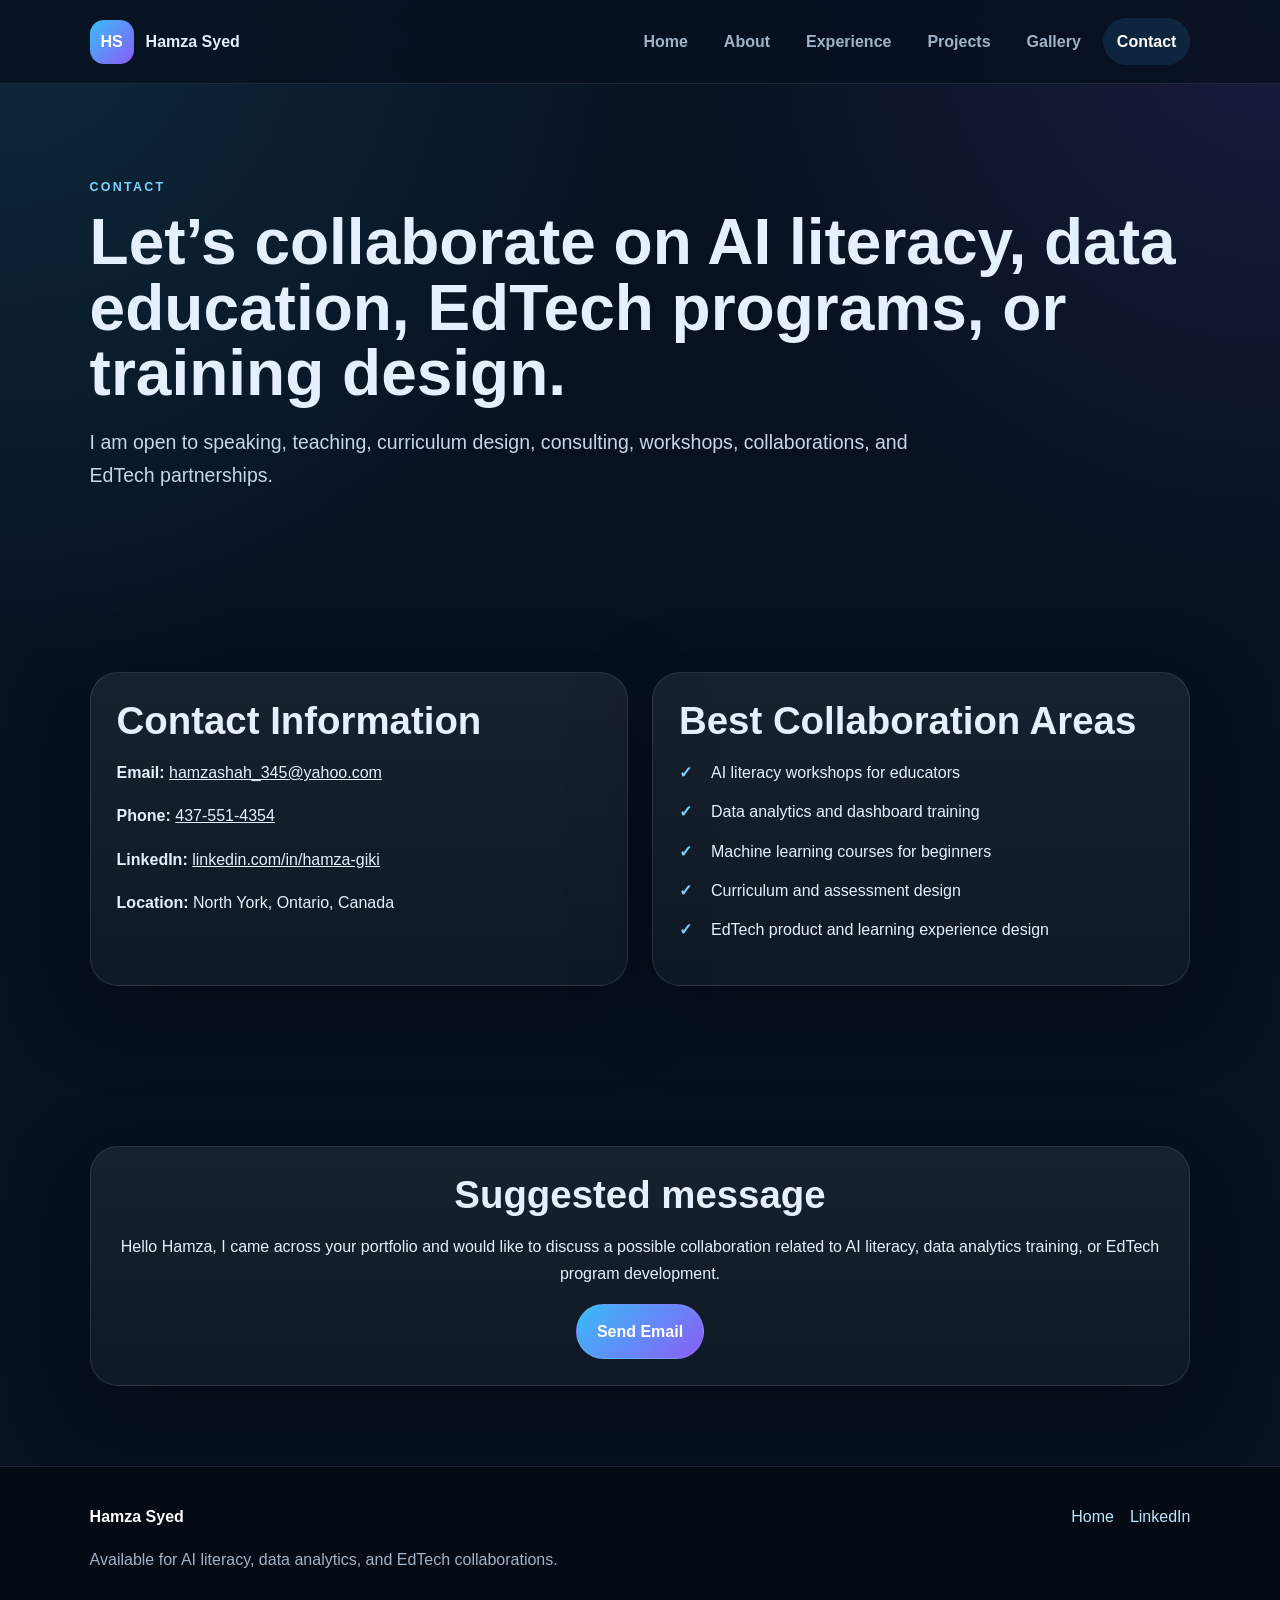
==== contact.html @ 588d8eef "Add files via upload" ====
<!DOCTYPE html><html lang="en"><head><meta charset="UTF-8"><meta name="viewport" content="width=device-width, initial-scale=1.0"><title>Contact | Hamza Syed</title><link rel="stylesheet" href="style.css"><script defer src="script.js"></script></head><body>
<header class="site-header"><a class="brand" href="index.html"><span class="brand-mark">HS</span><span>Hamza Syed</span></a><button class="nav-toggle">☰</button><nav class="nav"><a href="index.html">Home</a><a href="about.html">About</a><a href="experience.html">Experience</a><a href="projects.html">Projects</a><a href="gallery.html">Gallery</a><a class="active" href="contact.html">Contact</a></nav></header>
<main><section class="page-hero reveal"><p class="eyebrow">Contact</p><h1>Let’s collaborate on AI literacy, data education, EdTech programs, or training design.</h1><p class="lead">I am open to speaking, teaching, curriculum design, consulting, workshops, collaborations, and EdTech partnerships.</p></section>
<section class="section contact-grid reveal"><div class="contact-card"><h2>Contact Information</h2><p><strong>Email:</strong> <a href="mailto:hamzashah_345@yahoo.com">hamzashah_345@yahoo.com</a></p><p><strong>Phone:</strong> <a href="tel:+14375514354">437-551-4354</a></p><p><strong>LinkedIn:</strong> <a target="_blank" href="https://www.linkedin.com/in/hamza-giki/">linkedin.com/in/hamza-giki</a></p><p><strong>Location:</strong> North York, Ontario, Canada</p></div><div class="contact-card"><h2>Best Collaboration Areas</h2><ul class="check-list"><li>AI literacy workshops for educators</li><li>Data analytics and dashboard training</li><li>Machine learning courses for beginners</li><li>Curriculum and assessment design</li><li>EdTech product and learning experience design</li></ul></div></section>
<section class="section reveal"><div class="cta-box"><h2>Suggested message</h2><p>Hello Hamza, I came across your portfolio and would like to discuss a possible collaboration related to AI literacy, data analytics training, or EdTech program development.</p><a class="btn primary" href="mailto:hamzashah_345@yahoo.com?subject=Collaboration%20Inquiry%20-%20AI%20and%20EdTech">Send Email</a></div></section></main>
<footer class="site-footer"><div><strong>Hamza Syed</strong><p>Available for AI literacy, data analytics, and EdTech collaborations.</p></div><div class="footer-links"><a href="index.html">Home</a><a href="https://www.linkedin.com/in/hamza-giki/" target="_blank">LinkedIn</a></div></footer></body></html>
---- style.css ----
:root{--bg:#07111f;--panel:#0f1b2e;--panel2:#12233b;--text:#e5f0ff;--muted:#9fb3c8;--brand:#38bdf8;--brand2:#8b5cf6;--line:rgba(255,255,255,.1);--shadow:0 24px 80px rgba(0,0,0,.35)}*{box-sizing:border-box}body{margin:0;font-family:Inter,Segoe UI,Arial,sans-serif;background:radial-gradient(circle at top left,rgba(56,189,248,.14),transparent 34%),radial-gradient(circle at top right,rgba(139,92,246,.14),transparent 30%),var(--bg);color:var(--text);line-height:1.7}a{color:inherit}.site-header{position:sticky;top:0;z-index:10;display:flex;align-items:center;justify-content:space-between;padding:18px 7%;background:rgba(7,17,31,.82);backdrop-filter:blur(16px);border-bottom:1px solid var(--line)}.brand{display:flex;align-items:center;gap:12px;text-decoration:none;font-weight:800}.brand-mark{display:grid;place-items:center;width:44px;height:44px;border-radius:14px;background:linear-gradient(135deg,var(--brand),var(--brand2));color:white}.nav{display:flex;gap:8px}.nav a{padding:10px 14px;border-radius:999px;color:var(--muted);text-decoration:none;font-weight:650}.nav a:hover,.nav a.active{background:rgba(56,189,248,.12);color:white}.nav-toggle{display:none;background:none;color:white;border:0;font-size:28px}.hero,.page-hero,.section{padding:80px 7%}.hero-grid{display:grid;grid-template-columns:1.05fr .95fr;gap:50px;align-items:center;min-height:82vh}.eyebrow{color:#7dd3fc;text-transform:uppercase;letter-spacing:.18em;font-size:.78rem;font-weight:800}h1{font-size:clamp(2.3rem,5vw,5rem);line-height:1.02;margin:12px 0 20px}h2{font-size:clamp(1.7rem,3vw,3rem);line-height:1.15;margin:0 0 16px}h3{margin:0 0 10px}.lead{font-size:1.22rem;color:#c7d7ea;max-width:850px}.hero-actions{display:flex;gap:16px;flex-wrap:wrap;margin:30px 0}.btn{display:inline-flex;align-items:center;justify-content:center;padding:13px 20px;border-radius:999px;text-decoration:none;font-weight:800;border:1px solid var(--line)}.primary{background:linear-gradient(135deg,var(--brand),var(--brand2));color:white}.secondary{background:rgba(255,255,255,.06)}.quick-stats{display:grid;grid-template-columns:repeat(3,1fr);gap:14px;margin-top:30px}.quick-stats div,.card,.feature-panel,.experience-item,.project-card,.contact-card,.cta-box,.code-note{background:linear-gradient(180deg,rgba(255,255,255,.07),rgba(255,255,255,.035));border:1px solid var(--line);border-radius:28px;padding:26px;box-shadow:var(--shadow)}.quick-stats strong{display:block;font-size:1.3rem}.quick-stats span,.muted{color:var(--muted)}.hero-visual{position:relative;min-height:470px}.profile-card{position:absolute;right:25px;top:30px;width:270px;z-index:2;background:rgba(15,27,46,.72);backdrop-filter:blur(18px);border:1px solid var(--line);border-radius:34px;padding:26px;box-shadow:var(--shadow)}.avatar-placeholder{display:grid;place-items:center;width:92px;height:92px;border-radius:28px;background:linear-gradient(135deg,var(--brand),var(--brand2));font-size:2rem;font-weight:900}.pill-row{display:flex;flex-wrap:wrap;gap:8px}.pill-row span{padding:6px 10px;border-radius:999px;background:rgba(56,189,248,.12);color:#bae6fd;font-size:.82rem}.hero-svg{position:absolute;left:0;bottom:0;width:100%;max-width:560px}.section-heading{max-width:850px;margin-bottom:30px}.cards{display:grid;gap:22px}.cards.three{grid-template-columns:repeat(3,1fr)}.cards.two{grid-template-columns:repeat(2,1fr)}.card .icon{font-size:2.4rem;margin-bottom:14px}.split{display:grid;grid-template-columns:1fr 1fr;gap:32px;align-items:start}.check-list{padding-left:0;list-style:none}.check-list li{margin:12px 0;padding-left:32px;position:relative}.check-list li:before{content:'✓';position:absolute;left:0;color:#7dd3fc;font-weight:900}.text-link{color:#7dd3fc;font-weight:800;text-decoration:none}.timeline{display:grid;gap:18px}.timeline div{border-left:3px solid var(--brand);padding:10px 0 10px 24px}.timeline span,.date{color:#7dd3fc;font-weight:800}.experience-list{display:grid;gap:20px}.experience-item{display:grid;grid-template-columns:.9fr 1.4fr;gap:22px}.org{color:var(--muted);font-weight:700}.project-card{overflow:hidden}.project-visual{height:190px;border-radius:22px;margin-bottom:20px;background-size:cover;background-position:center}.visual-ai{background:radial-gradient(circle at 30% 35%,#38bdf8,transparent 22%),radial-gradient(circle at 70% 60%,#8b5cf6,transparent 25%),linear-gradient(135deg,#10233f,#182444)}.visual-dashboard{background:linear-gradient(135deg,#0e7490,#312e81);position:relative}.visual-learning{background:linear-gradient(135deg,#155e75,#581c87)}.visual-map{background:linear-gradient(135deg,#166534,#0f172a)}.course-grid{display:grid;grid-template-columns:repeat(4,1fr);gap:18px}.course-grid div{padding:22px;border:1px solid var(--line);border-radius:24px;background:rgba(255,255,255,.05)}.course-grid strong{color:#7dd3fc}.gallery-grid{display:grid;grid-template-columns:repeat(3,1fr);gap:20px}.gallery-card{min-height:270px;border-radius:30px;padding:26px;display:flex;flex-direction:column;justify-content:flex-end;border:1px solid var(--line);box-shadow:var(--shadow);background-size:cover;background-position:center}.gallery-card span{width:max-content;padding:6px 12px;border-radius:999px;background:rgba(255,255,255,.16);font-weight:800}.gradient-1{background:linear-gradient(135deg,#0ea5e9,#312e81)}.gradient-2{background:linear-gradient(135deg,#0369a1,#164e63)}.gradient-3{background:linear-gradient(135deg,#7c3aed,#0f172a)}.gradient-4{background:linear-gradient(135deg,#be123c,#1e293b)}.gradient-5{background:linear-gradient(135deg,#15803d,#0f172a)}.gradient-6{background:linear-gradient(135deg,#c2410c,#312e81)}.contact-grid{display:grid;grid-template-columns:1fr 1fr;gap:24px}.cta-box{text-align:center}.site-footer{display:flex;justify-content:space-between;gap:24px;padding:36px 7%;border-top:1px solid var(--line);background:#050b14;color:var(--muted)}.site-footer strong{color:white}.footer-links{display:flex;gap:16px;flex-wrap:wrap}.footer-links a{color:#bae6fd;text-decoration:none}.reveal{opacity:0;transform:translateY(18px);transition:.7s ease}.reveal.visible{opacity:1;transform:none}@media(max-width:900px){.nav{display:none;position:absolute;right:7%;top:72px;flex-direction:column;background:#0f1b2e;padding:16px;border-radius:20px}.nav.open{display:flex}.nav-toggle{display:block}.hero-grid,.split,.experience-item,.contact-grid{grid-template-columns:1fr}.cards.three,.cards.two,.gallery-grid,.course-grid{grid-template-columns:1fr}.quick-stats{grid-template-columns:1fr}.hero-visual{min-height:360px}.profile-card{position:relative;right:auto;top:auto;width:auto}.hero-svg{opacity:.5}.site-footer{flex-direction:column}h1{font-size:2.4rem}}
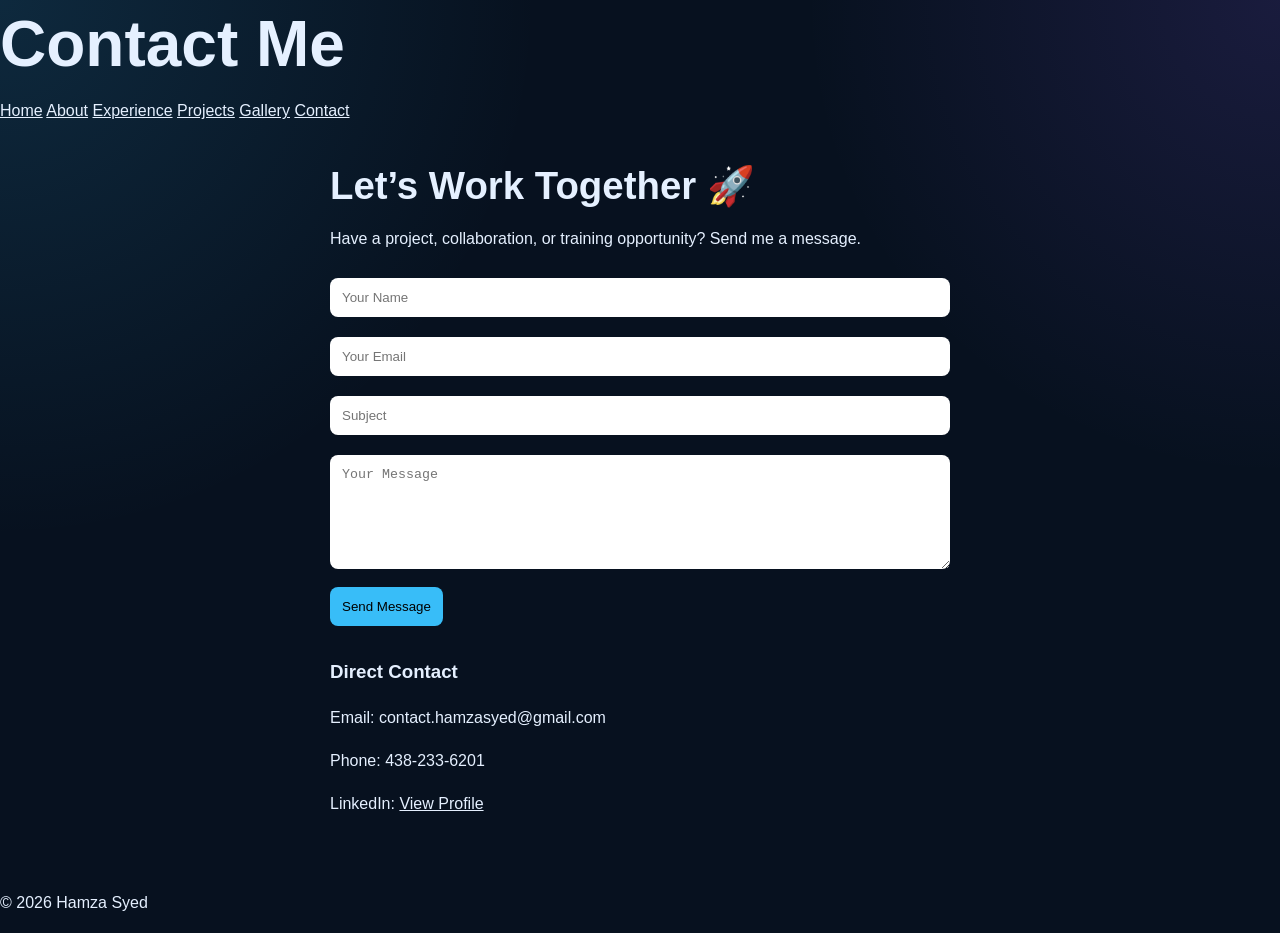
==== commit 97a7059a: "Enhance contact page with form and updated info Added a contact form and updated contact details." ====
--- a/contact.html
+++ b/contact.html
@@ -1,6 +1,93 @@
-<!DOCTYPE html><html lang="en"><head><meta charset="UTF-8"><meta name="viewport" content="width=device-width, initial-scale=1.0"><title>Contact | Hamza Syed</title><link rel="stylesheet" href="style.css"><script defer src="script.js"></script></head><body>
-<header class="site-header"><a class="brand" href="index.html"><span class="brand-mark">HS</span><span>Hamza Syed</span></a><button class="nav-toggle">☰</button><nav class="nav"><a href="index.html">Home</a><a href="about.html">About</a><a href="experience.html">Experience</a><a href="projects.html">Projects</a><a href="gallery.html">Gallery</a><a class="active" href="contact.html">Contact</a></nav></header>
-<main><section class="page-hero reveal"><p class="eyebrow">Contact</p><h1>Let’s collaborate on AI literacy, data education, EdTech programs, or training design.</h1><p class="lead">I am open to speaking, teaching, curriculum design, consulting, workshops, collaborations, and EdTech partnerships.</p></section>
-<section class="section contact-grid reveal"><div class="contact-card"><h2>Contact Information</h2><p><strong>Email:</strong> <a href="mailto:hamzashah_345@yahoo.com">hamzashah_345@yahoo.com</a></p><p><strong>Phone:</strong> <a href="tel:+14375514354">437-551-4354</a></p><p><strong>LinkedIn:</strong> <a target="_blank" href="https://www.linkedin.com/in/hamza-giki/">linkedin.com/in/hamza-giki</a></p><p><strong>Location:</strong> North York, Ontario, Canada</p></div><div class="contact-card"><h2>Best Collaboration Areas</h2><ul class="check-list"><li>AI literacy workshops for educators</li><li>Data analytics and dashboard training</li><li>Machine learning courses for beginners</li><li>Curriculum and assessment design</li><li>EdTech product and learning experience design</li></ul></div></section>
-<section class="section reveal"><div class="cta-box"><h2>Suggested message</h2><p>Hello Hamza, I came across your portfolio and would like to discuss a possible collaboration related to AI literacy, data analytics training, or EdTech program development.</p><a class="btn primary" href="mailto:hamzashah_345@yahoo.com?subject=Collaboration%20Inquiry%20-%20AI%20and%20EdTech">Send Email</a></div></section></main>
-<footer class="site-footer"><div><strong>Hamza Syed</strong><p>Available for AI literacy, data analytics, and EdTech collaborations.</p></div><div class="footer-links"><a href="index.html">Home</a><a href="https://www.linkedin.com/in/hamza-giki/" target="_blank">LinkedIn</a></div></footer></body></html>
+<!DOCTYPE html>
+<html lang="en">
+<head>
+<meta charset="UTF-8">
+<title>Contact | Hamza Syed</title>
+<link rel="stylesheet" href="style.css">
+
+<style>
+.container {
+  max-width: 700px;
+  margin: auto;
+  padding: 40px;
+}
+
+form input, form textarea {
+  width: 100%;
+  padding: 12px;
+  margin: 10px 0;
+  border-radius: 8px;
+  border: none;
+}
+
+form button {
+  background: #38bdf8;
+  color: black;
+  padding: 12px;
+  border: none;
+  border-radius: 8px;
+  cursor: pointer;
+}
+
+.contact-info {
+  margin-top: 30px;
+}
+</style>
+
+</head>
+
+<body>
+
+<header>
+  <h1>Contact Me</h1>
+  <nav>
+    <a href="index.html">Home</a>
+    <a href="about.html">About</a>
+    <a href="experience.html">Experience</a>
+    <a href="projects.html">Projects</a>
+    <a href="gallery.html">Gallery</a>
+    <a href="contact.html">Contact</a>
+  </nav>
+</header>
+
+<div class="container">
+
+<h2>Let’s Work Together 🚀</h2>
+<p>Have a project, collaboration, or training opportunity? Send me a message.</p>
+
+<!-- FORM START -->
+<form action="https://formspree.io/f/mojyybay" method="POST">
+
+  <input type="text" name="name" placeholder="Your Name" required>
+
+  <input type="email" name="email" placeholder="Your Email" required>
+
+  <input type="text" name="subject" placeholder="Subject">
+
+  <textarea name="message" rows="6" placeholder="Your Message" required></textarea>
+
+  <button type="submit">Send Message</button>
+
+</form>
+<!-- FORM END -->
+
+<div class="contact-info">
+  <h3>Direct Contact</h3>
+  <p>Email: contact.hamzasyed@gmail.com</p>
+  <p>Phone: 438-233-6201</p>
+  <p>
+    LinkedIn:
+    <a href="https://www.linkedin.com/in/hamza-giki/" target="_blank">
+      View Profile
+    </a>
+  </p>
+</div>
+
+</div>
+
+<footer>
+  <p>© 2026 Hamza Syed</p>
+</footer>
+
+</body>
+</html>
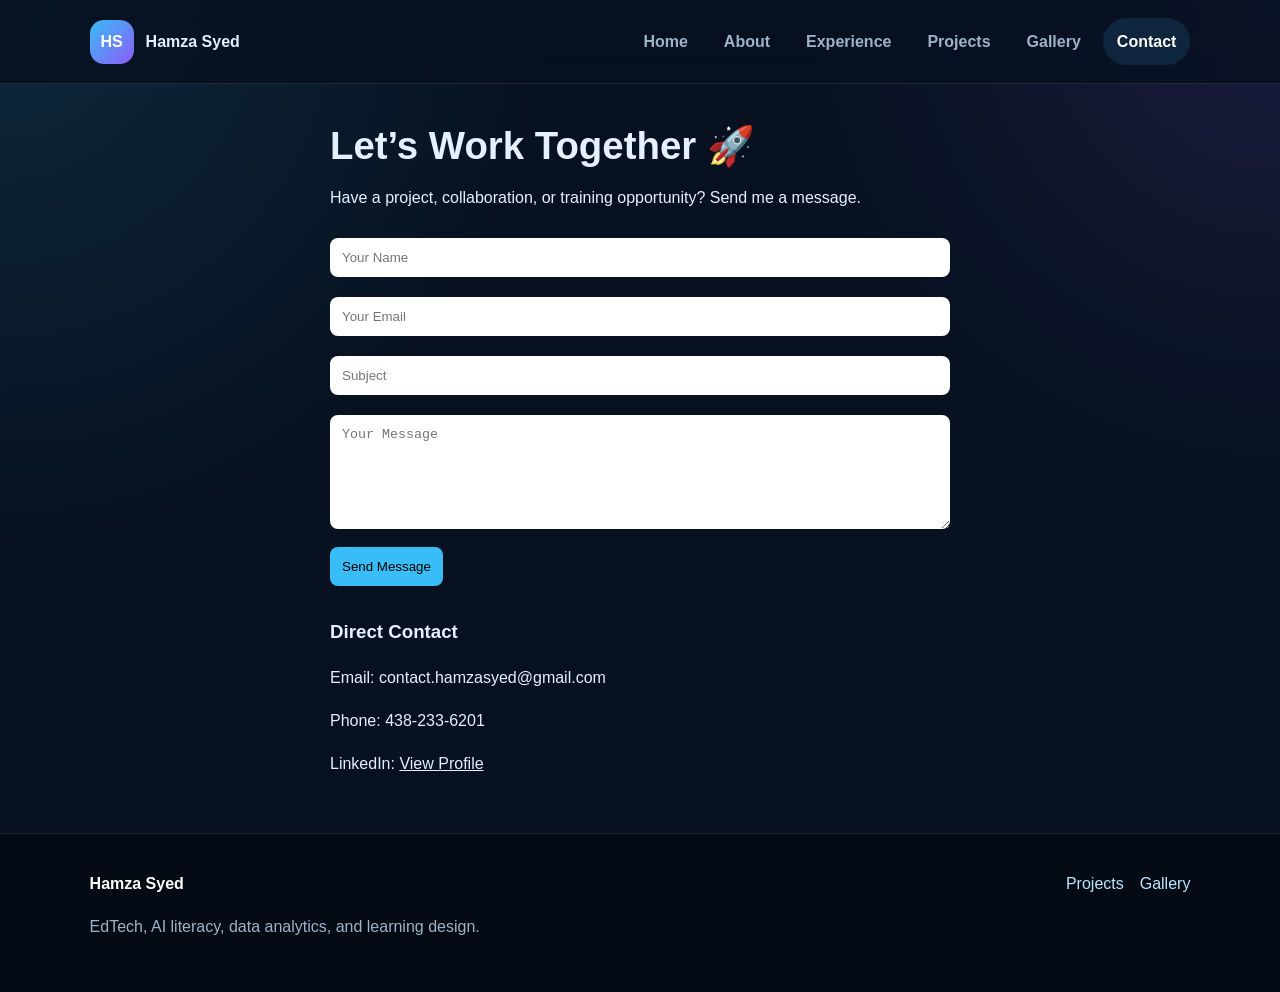
==== commit 48ddbbe5: "Update contact.html" ====
--- a/contact.html
+++ b/contact.html
@@ -1,93 +1 @@
-<!DOCTYPE html>
-<html lang="en">
-<head>
-<meta charset="UTF-8">
-<title>Contact | Hamza Syed</title>
-<link rel="stylesheet" href="style.css">
-
-<style>
-.container {
-  max-width: 700px;
-  margin: auto;
-  padding: 40px;
-}
-
-form input, form textarea {
-  width: 100%;
-  padding: 12px;
-  margin: 10px 0;
-  border-radius: 8px;
-  border: none;
-}
-
-form button {
-  background: #38bdf8;
-  color: black;
-  padding: 12px;
-  border: none;
-  border-radius: 8px;
-  cursor: pointer;
-}
-
-.contact-info {
-  margin-top: 30px;
-}
-</style>
-
-</head>
-
-<body>
-
-<header>
-  <h1>Contact Me</h1>
-  <nav>
-    <a href="index.html">Home</a>
-    <a href="about.html">About</a>
-    <a href="experience.html">Experience</a>
-    <a href="projects.html">Projects</a>
-    <a href="gallery.html">Gallery</a>
-    <a href="contact.html">Contact</a>
-  </nav>
-</header>
-
-<div class="container">
-
-<h2>Let’s Work Together 🚀</h2>
-<p>Have a project, collaboration, or training opportunity? Send me a message.</p>
-
-<!-- FORM START -->
-<form action="https://formspree.io/f/mojyybay" method="POST">
-
-  <input type="text" name="name" placeholder="Your Name" required>
-
-  <input type="email" name="email" placeholder="Your Email" required>
-
-  <input type="text" name="subject" placeholder="Subject">
-
-  <textarea name="message" rows="6" placeholder="Your Message" required></textarea>
-
-  <button type="submit">Send Message</button>
-
-</form>
-<!-- FORM END -->
-
-<div class="contact-info">
-  <h3>Direct Contact</h3>
-  <p>Email: contact.hamzasyed@gmail.com</p>
-  <p>Phone: 438-233-6201</p>
-  <p>
-    LinkedIn:
-    <a href="https://www.linkedin.com/in/hamza-giki/" target="_blank">
-      View Profile
-    </a>
-  </p>
-</div>
-
-</div>
-
-<footer>
-  <p>© 2026 Hamza Syed</p>
-</footer>
-
-</body>
-</html>
+<!DOCTYPE html> <html lang="en"> <head> <meta charset="UTF-8"> <meta name="viewport" content="width=device-width, initial-scale=1.0"> <title>Contact | Hamza Syed</title> <link rel="stylesheet" href="style.css"> <script defer src="script.js"></script> <style> .container { max-width: 700px; margin: auto; padding: 40px; } form input, form textarea { width: 100%; padding: 12px; margin: 10px 0; border-radius: 8px; border: none; } form button { background: #38bdf8; color: black; padding: 12px; border: none; border-radius: 8px; cursor: pointer; } .contact-info { margin-top: 30px; } </style> </head> <body> <header class="site-header"> <a class="brand" href="index.html"> <span class="brand-mark">HS</span> <span>Hamza Syed</span> </a> <button class="nav-toggle">☰</button> <nav class="nav"> <a href="index.html">Home</a> <a href="about.html">About</a> <a href="experience.html">Experience</a> <a href="projects.html">Projects</a> <a href="gallery.html">Gallery</a> <a class="active" href="contact.html">Contact</a> </nav> </header> <main> <div class="container"> <h2>Let’s Work Together 🚀</h2> <p>Have a project, collaboration, or training opportunity? Send me a message.</p> <form action="https://formspree.io/f/mojyybay" method="POST"> <input type="text" name="name" placeholder="Your Name" required> <input type="email" name="email" placeholder="Your Email" required> <input type="text" name="subject" placeholder="Subject"> <textarea name="message" rows="6" placeholder="Your Message" required></textarea> <button type="submit">Send Message</button> </form> <div class="contact-info"> <h3>Direct Contact</h3> <p>Email: contact.hamzasyed@gmail.com</p> <p>Phone: 438-233-6201</p> <p> LinkedIn: <a href="https://www.linkedin.com/in/hamza-giki/" target="_blank"> View Profile </a> </p> </div> </div> </main> <footer class="site-footer"> <div> <strong>Hamza Syed</strong> <p>EdTech, AI literacy, data analytics, and learning design.</p> </div> <div class="footer-links"> <a href="projects.html">Projects</a> <a href="gallery.html">Gallery</a> </div> </footer> </body> </html>
